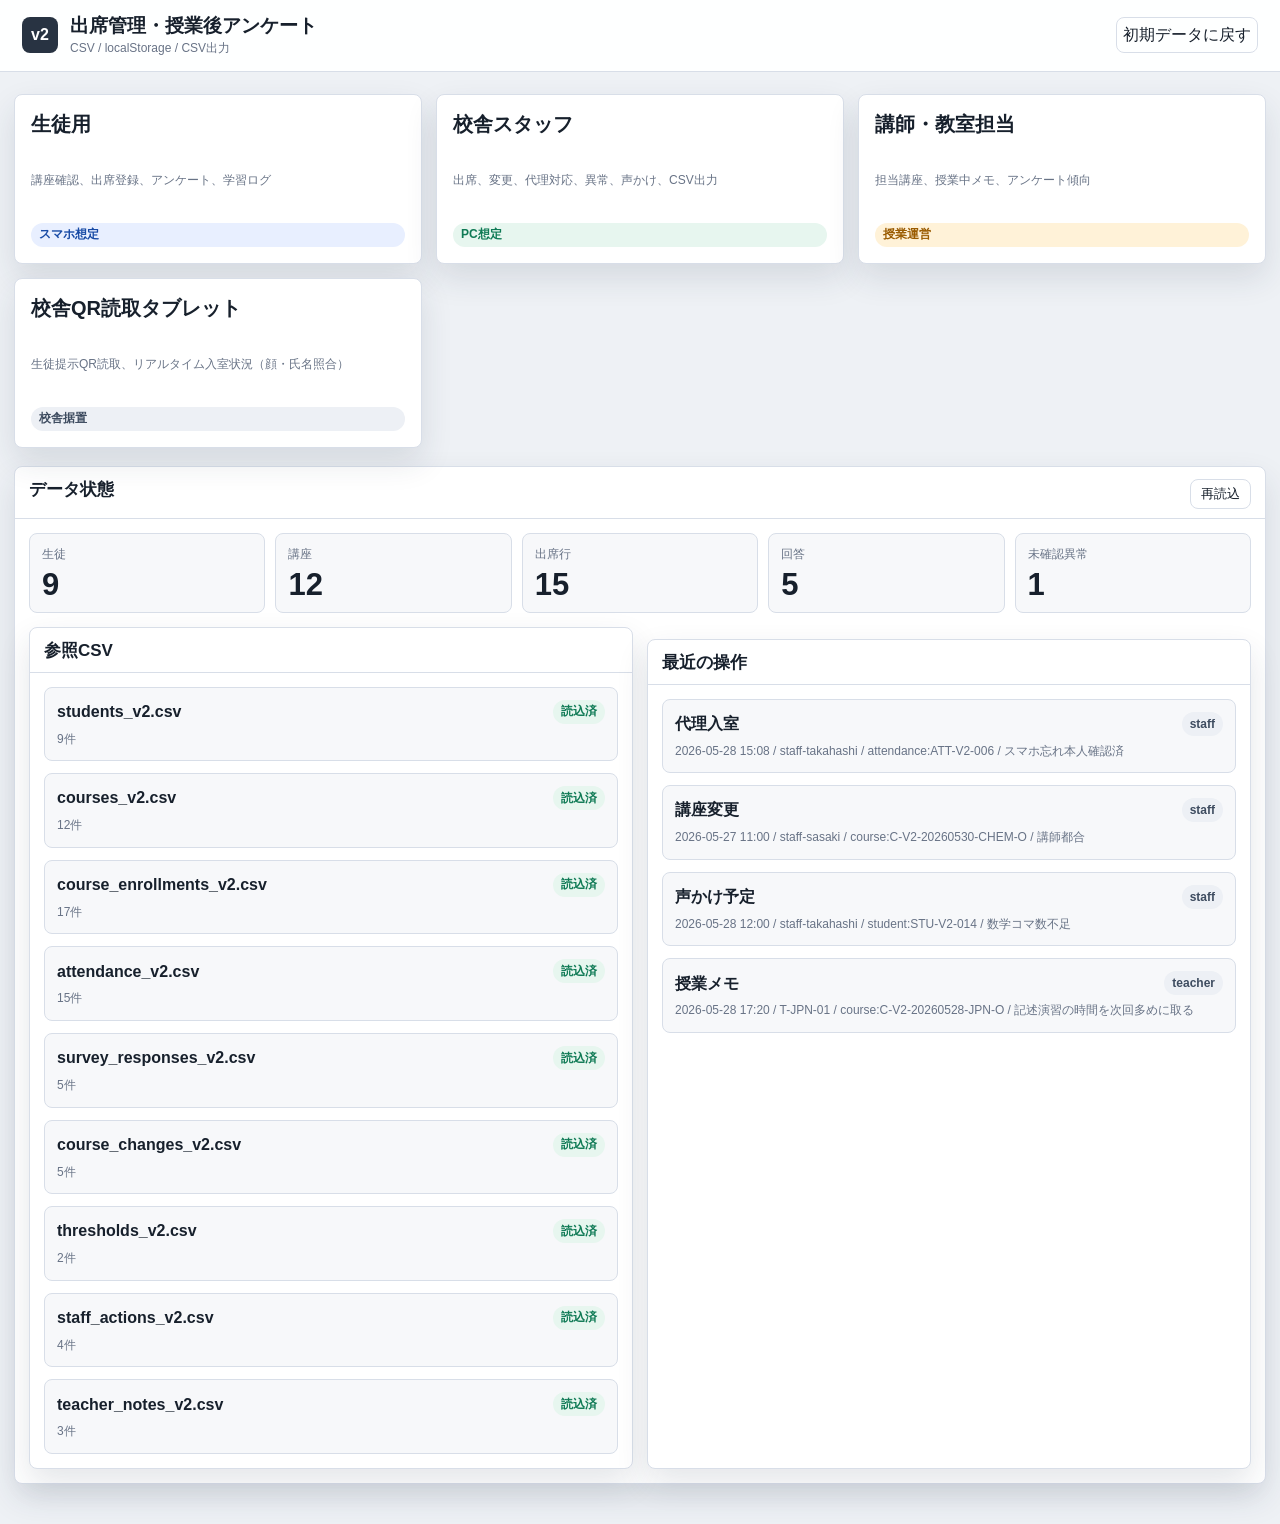
==== mock_app_v2/index.html @ 980cc5a4 "v2" ====
<!doctype html>
<html lang="ja">
<head>
  <meta charset="utf-8">
  <meta name="viewport" content="width=device-width, initial-scale=1">
  <title>v2 出席管理・授業後アンケート</title>
  <link rel="stylesheet" href="assets/screens_v2.css">
</head>
<body data-app="hub-v2">
  <div class="app-shell">
    <header class="topbar">
      <div class="brand">
        <div class="brand-mark">v2</div>
        <div>
          <h1>出席管理・授業後アンケート</h1>
          <p>CSV / localStorage / CSV出力</p>
        </div>
      </div>
      <div class="top-actions">
        <button class="ghost" type="button" data-reset-state>初期データに戻す</button>
      </div>
    </header>

    <main class="wrap">
      <section class="role-grid" aria-label="ロール選択">
        <a class="role-link" href="student_app_v2.html">
          <strong>生徒用</strong>
          <span class="meta">講座確認、出席登録、アンケート、学習ログ</span>
          <span class="chip blue">スマホ想定</span>
        </a>
        <a class="role-link" href="staff_app_v2.html">
          <strong>校舎スタッフ</strong>
          <span class="meta">出席、変更、代理対応、異常、声かけ、CSV出力</span>
          <span class="chip green">PC想定</span>
        </a>
        <a class="role-link" href="teacher_app_v2.html">
          <strong>講師・教室担当</strong>
          <span class="meta">担当講座、授業中メモ、アンケート傾向</span>
          <span class="chip amber">授業運営</span>
        </a>
        <a class="role-link" href="tablet_qr_app_v2.html">
          <strong>校舎QR読取タブレット</strong>
          <span class="meta">生徒提示QR読取、リアルタイム入室状況（顔・氏名照合）</span>
          <span class="chip">校舎据置</span>
        </a>
      </section>

      <section class="panel" style="margin-top:18px">
        <div class="panel-head">
          <h2>データ状態</h2>
          <div class="actions">
            <button class="small" type="button" id="hubRefresh">再読込</button>
          </div>
        </div>
        <div class="panel-body">
          <div class="metric-grid" id="hubRoleCounts"></div>
          <div class="grid-2" style="margin-top:14px">
            <div class="panel">
              <div class="panel-head"><h3>参照CSV</h3></div>
              <div class="panel-body"><div id="hubDataStatus" class="stack"></div></div>
            </div>
            <div class="panel">
              <div class="panel-head"><h3>最近の操作</h3></div>
              <div class="panel-body"><div id="hubOperationLog" class="stack"></div></div>
            </div>
          </div>
        </div>
      </section>
    </main>
  </div>
  <div class="toast" id="toast"></div>
  <script src="assets/app_v2.js"></script>
</body>
</html>
---- mock_app_v2/assets/screens_v2.css ----
:root {
  color-scheme: light;
  --bg: #eef1f5;
  --surface: #ffffff;
  --surface-soft: #f7f8fa;
  --line: #d8dee8;
  --text: #17202c;
  --muted: #687386;
  --blue: #2664d8;
  --blue-soft: #e8efff;
  --green: #0f7a55;
  --green-soft: #e7f6ef;
  --amber: #9a5b00;
  --amber-soft: #fff2d8;
  --red: #b3261e;
  --red-soft: #fde8e7;
  --ink: #283342;
  --shadow: 0 14px 32px rgba(35, 48, 72, 0.12);
}

* {
  box-sizing: border-box;
}

body {
  margin: 0;
  min-width: 320px;
  background: var(--bg);
  color: var(--text);
  font-family: -apple-system, BlinkMacSystemFont, "Hiragino Sans", "Yu Gothic", "Yu Gothic UI", sans-serif;
  letter-spacing: 0;
}

button,
input,
select,
textarea {
  font: inherit;
}

button {
  min-height: 36px;
  border: 1px solid var(--line);
  border-radius: 8px;
  background: var(--surface);
  color: var(--text);
  cursor: pointer;
}

.button-link {
  display: inline-flex;
  align-items: center;
  justify-content: center;
  min-height: 36px;
  padding: 0 12px;
  border: 1px solid var(--line);
  border-radius: 8px;
  background: var(--surface);
  color: var(--text);
  text-decoration: none;
}

.button-link:hover {
  border-color: #9cabbd;
}

button:hover {
  border-color: #9cabbd;
}

button:disabled {
  cursor: not-allowed;
  opacity: 0.48;
}

.primary {
  border-color: var(--blue);
  background: var(--blue);
  color: #fff;
}

.danger {
  border-color: var(--red);
  background: var(--red);
  color: #fff;
}

.ghost {
  background: transparent;
}

.small {
  min-height: 30px;
  padding: 4px 10px;
  font-size: 13px;
}

input,
select,
textarea {
  width: 100%;
  border: 1px solid var(--line);
  border-radius: 8px;
  background: #fff;
  color: var(--text);
  padding: 9px 10px;
}

textarea {
  min-height: 92px;
  resize: vertical;
}

label {
  display: grid;
  gap: 6px;
  color: var(--muted);
  font-size: 13px;
}

table {
  width: 100%;
  border-collapse: collapse;
  table-layout: fixed;
  font-size: 13px;
}

th,
td {
  border-bottom: 1px solid var(--line);
  padding: 10px 8px;
  text-align: left;
  vertical-align: top;
  overflow-wrap: anywhere;
}

th {
  color: #415069;
  font-weight: 700;
  background: #f2f5f9;
}

pre {
  margin: 0;
  white-space: pre-wrap;
  overflow-wrap: anywhere;
}

.app-shell {
  min-height: 100vh;
}

.topbar {
  position: sticky;
  top: 0;
  z-index: 10;
  display: flex;
  align-items: center;
  justify-content: space-between;
  gap: 16px;
  padding: 14px 22px;
  border-bottom: 1px solid var(--line);
  background: rgba(255, 255, 255, 0.94);
  backdrop-filter: blur(12px);
}

.topbar.compact {
  min-height: 58px;
  padding: 8px 16px;
}

.brand {
  display: flex;
  align-items: center;
  gap: 12px;
  min-width: 0;
}

.brand-mark {
  display: grid;
  width: 36px;
  height: 36px;
  place-items: center;
  border-radius: 8px;
  background: var(--ink);
  color: #fff;
  font-weight: 800;
}

.brand h1 {
  margin: 0;
  font-size: 19px;
  line-height: 1.25;
}

.brand p {
  margin: 2px 0 0;
  color: var(--muted);
  font-size: 12px;
}

.topbar.compact .brand {
  gap: 9px;
}

.topbar.compact .brand-mark {
  width: 28px;
  height: 28px;
  border-radius: 7px;
  font-size: 12px;
}

.topbar.compact .brand h1 {
  font-size: 16px;
}

.topbar.compact .brand p {
  font-size: 11px;
}

.nav-toggle-button {
  min-width: 42px;
  font-weight: 800;
}

.top-actions,
.actions,
.row,
.filters {
  display: flex;
  align-items: center;
  gap: 10px;
  flex-wrap: wrap;
}

.wrap {
  width: min(1360px, calc(100vw - 28px));
  margin: 0 auto;
  padding: 22px 0 40px;
}

.layout {
  display: grid;
  grid-template-columns: 160px minmax(0, 1fr);
  gap: 14px;
}

.layout.nav-hidden {
  grid-template-columns: minmax(0, 1fr);
}

.layout.nav-hidden .side-nav {
  display: none;
}

.side-nav {
  position: sticky;
  top: 78px;
  align-self: start;
  display: grid;
  gap: 8px;
}

.nav-item {
  position: relative;
}

.nav-menu {
  position: absolute;
  top: 0;
  left: calc(100% + 8px);
  z-index: 20;
  display: none;
  min-width: 180px;
  padding: 6px;
  border: 1px solid var(--line);
  border-radius: 8px;
  background: var(--surface);
  box-shadow: var(--shadow);
}

.nav-item:hover .nav-menu,
.nav-item:focus-within .nav-menu {
  display: grid;
  gap: 4px;
}

.nav-menu button {
  min-height: 34px;
  padding: 7px 9px;
  border: 0;
  border-radius: 6px;
  background: transparent;
  text-align: left;
}

.nav-menu button:hover {
  background: var(--surface-soft);
}

.tab-button {
  justify-content: flex-start;
  width: 100%;
  padding: 10px 12px;
  text-align: left;
}

.tab-button.active {
  border-color: var(--blue);
  background: var(--blue-soft);
  color: #174aa5;
  font-weight: 700;
}

.tab-panel {
  display: none;
}

.tab-panel.active {
  display: block;
}

.panel {
  border: 1px solid var(--line);
  border-radius: 8px;
  background: var(--surface);
  box-shadow: var(--shadow);
}

.panel + .panel,
.stack > * + * {
  margin-top: 12px;
}

.panel-head {
  display: flex;
  align-items: flex-start;
  justify-content: space-between;
  gap: 14px;
  padding: 12px 14px 9px;
  border-bottom: 1px solid var(--line);
}

.panel-head h2,
.panel-head h3,
.section-title {
  margin: 0;
  font-size: 17px;
  line-height: 1.35;
}

.panel-body {
  padding: 14px;
}

.grid-2 {
  display: grid;
  grid-template-columns: repeat(2, minmax(0, 1fr));
  gap: 14px;
}

.grid-3 {
  display: grid;
  grid-template-columns: repeat(3, minmax(0, 1fr));
  gap: 14px;
}

.grid-4 {
  display: grid;
  grid-template-columns: repeat(4, minmax(0, 1fr));
  gap: 12px;
}

.form-grid {
  display: grid;
  grid-template-columns: repeat(4, minmax(0, 1fr));
  gap: 12px;
}

.field-span-2 {
  grid-column: span 2;
}

.field-span-4 {
  grid-column: 1 / -1;
}

.metric-grid {
  display: grid;
  grid-template-columns: repeat(auto-fit, minmax(132px, 1fr));
  gap: 10px;
}

.metric {
  min-height: 78px;
  padding: 12px;
  border: 1px solid var(--line);
  border-radius: 8px;
  background: var(--surface-soft);
}

.metric span {
  display: block;
  color: var(--muted);
  font-size: 12px;
}

.metric strong {
  display: block;
  margin-top: 6px;
  font-size: clamp(22px, 4vw, 31px);
  line-height: 1;
}

.item {
  padding: 12px;
  border: 1px solid var(--line);
  border-radius: 8px;
  background: var(--surface-soft);
}

.item-title {
  display: flex;
  align-items: center;
  justify-content: space-between;
  gap: 10px;
  margin-bottom: 6px;
}

.item-title strong {
  line-height: 1.35;
}

.meta {
  margin: 0;
  color: var(--muted);
  font-size: 12px;
  line-height: 1.55;
}

.muted {
  color: var(--muted);
}

.chip {
  display: inline-flex;
  align-items: center;
  min-height: 24px;
  padding: 3px 8px;
  border-radius: 999px;
  background: #edf0f5;
  color: #3e4c60;
  font-size: 12px;
  font-weight: 700;
  white-space: nowrap;
}

.chip.blue {
  background: var(--blue-soft);
  color: #174aa5;
}

.chip.green {
  background: var(--green-soft);
  color: var(--green);
}

.chip.amber {
  background: var(--amber-soft);
  color: var(--amber);
}

.chip.red {
  background: var(--red-soft);
  color: var(--red);
}

.notice {
  padding: 10px 12px;
  border: 1px solid var(--line);
  border-radius: 8px;
  background: #f7f8fb;
  color: #334155;
  font-size: 13px;
  line-height: 1.55;
}

.notice.green {
  border-color: #b8e0ce;
  background: var(--green-soft);
  color: var(--green);
}

.notice.amber {
  border-color: #f0d297;
  background: var(--amber-soft);
  color: var(--amber);
}

.notice.red {
  border-color: #efb3af;
  background: var(--red-soft);
  color: var(--red);
}

.role-grid {
  display: grid;
  grid-template-columns: repeat(3, minmax(0, 1fr));
  gap: 14px;
}

.role-link {
  display: grid;
  min-height: 170px;
  align-content: space-between;
  gap: 16px;
  padding: 16px;
  border: 1px solid var(--line);
  border-radius: 8px;
  background: var(--surface);
  color: inherit;
  text-decoration: none;
  box-shadow: var(--shadow);
}

.role-link strong {
  font-size: 20px;
}

.phone-stage {
  display: grid;
  place-items: start center;
}

.phone {
  width: min(430px, 100%);
  min-height: 760px;
  border: 1px solid #263241;
  border-radius: 28px;
  background: #111827;
  padding: 12px;
  box-shadow: 0 24px 45px rgba(18, 25, 38, 0.22);
}

.phone-screen {
  min-height: 736px;
  overflow: hidden;
  border-radius: 20px;
  background: var(--bg);
}

.phone-head {
  padding: 16px;
  background: var(--surface);
  border-bottom: 1px solid var(--line);
}

.phone-head h1 {
  margin: 0;
  font-size: 20px;
}

.mobile-tabs {
  display: grid;
  grid-template-columns: repeat(3, minmax(0, 1fr));
  gap: 0;
  border-bottom: 1px solid var(--line);
  background: var(--surface);
}

.mobile-tabs .tab-button {
  min-height: 44px;
  border: 0;
  border-radius: 0;
  justify-content: center;
  padding: 8px 4px;
  text-align: center;
  font-size: 12px;
}

.course-card {
  display: grid;
  gap: 10px;
  padding: 12px;
  border: 1px solid var(--line);
  border-radius: 8px;
  background: var(--surface-soft);
}

.course-card.selected {
  border-color: var(--blue);
  background: var(--blue-soft);
}

.course-card-head {
  display: flex;
  align-items: flex-start;
  justify-content: space-between;
  gap: 10px;
}

.course-card-head strong {
  line-height: 1.35;
}

.status-row {
  display: flex;
  align-items: center;
  gap: 8px;
  flex-wrap: wrap;
}

.roster-grid {
  display: grid;
  grid-template-columns: repeat(auto-fill, minmax(248px, 1fr));
  gap: 12px;
}

.roster-card {
  display: grid;
  gap: 8px;
  padding: 12px;
  border: 1px solid var(--line);
  border-radius: 8px;
  background: var(--surface-soft);
}

.roster-head {
  display: flex;
  align-items: flex-start;
  justify-content: space-between;
  gap: 10px;
}

.roster-head strong {
  display: block;
  font-size: 16px;
  line-height: 1.3;
}

.roster-head .meta {
  display: block;
  margin-top: 2px;
}

.material-list {
  margin: 0;
  padding-left: 18px;
  color: var(--text);
  font-size: 13px;
  line-height: 1.7;
}

.setting-toggle {
  display: inline-flex;
  align-items: center;
  gap: 7px;
  width: auto;
  color: var(--text);
}

.setting-toggle input {
  width: auto;
}

.search-row {
  display: grid;
  grid-template-columns: minmax(0, 1fr) auto;
  gap: 10px;
  align-items: end;
}

.mobile-tabs .tab-button.active {
  box-shadow: inset 0 -3px 0 var(--blue);
}

.phone-body {
  padding: 14px;
}

.qr-box {
  display: grid;
  place-items: center;
  min-height: 180px;
  border: 1px dashed #9da9ba;
  border-radius: 8px;
  background: #fff;
}

.qr-mark {
  width: 116px;
  height: 116px;
  border: 9px solid #182434;
  background:
    linear-gradient(90deg, #182434 10px, transparent 10px 22px, #182434 22px 32px, transparent 32px 45px, #182434 45px 55px, transparent 55px),
    linear-gradient(#182434 10px, transparent 10px 22px, #182434 22px 32px, transparent 32px 45px, #182434 45px 55px, transparent 55px);
  background-size: 58px 58px;
}

.segmented,
.rating {
  display: flex;
  gap: 8px;
  flex-wrap: wrap;
}

.choice.selected {
  border-color: var(--blue);
  background: var(--blue-soft);
  color: #174aa5;
  font-weight: 700;
}

.bar {
  height: 10px;
  overflow: hidden;
  border-radius: 999px;
  background: #dfe5ef;
}

.bar > span {
  display: block;
  height: 100%;
  background: var(--blue);
}

.code-preview {
  min-height: 260px;
  max-height: 420px;
  overflow: auto;
  padding: 12px;
  border: 1px solid var(--line);
  border-radius: 8px;
  background: #101827;
  color: #e6edf7;
  font-size: 12px;
}

.compare-table td,
.compare-table th {
  padding: 8px;
}

.compare-table .changed-row td {
  background: var(--amber-soft);
  color: #6f4100;
  font-weight: 700;
}

.modal-actions {
  display: flex;
  justify-content: flex-end;
  gap: 10px;
  flex-wrap: wrap;
}

.modal .form-grid {
  grid-template-columns: repeat(2, minmax(0, 1fr));
}

.modal-backdrop {
  position: fixed;
  inset: 0;
  z-index: 100;
  display: none;
  align-items: center;
  justify-content: center;
  padding: 20px;
  background: rgba(16, 24, 39, 0.45);
}

.modal-backdrop.open {
  display: flex;
}

.modal {
  width: min(680px, 100%);
  max-height: calc(100vh - 40px);
  overflow: auto;
  border-radius: 8px;
  background: var(--surface);
  box-shadow: 0 30px 70px rgba(0, 0, 0, 0.24);
}

.modal-head {
  display: flex;
  align-items: center;
  justify-content: space-between;
  gap: 12px;
  padding: 14px 16px;
  border-bottom: 1px solid var(--line);
}

.modal-head h2 {
  margin: 0;
  font-size: 18px;
}

.modal-body {
  padding: 16px;
}

.toast {
  position: fixed;
  right: 18px;
  bottom: 18px;
  z-index: 120;
  display: none;
  width: min(390px, calc(100vw - 36px));
  padding: 12px 14px;
  border: 1px solid #b8d2ff;
  border-radius: 8px;
  background: #fff;
  color: #1d355e;
  box-shadow: var(--shadow);
}

.toast.show {
  display: block;
}

.is-hidden {
  display: none !important;
}

@media (max-width: 980px) {
  .layout,
  .grid-2,
  .grid-3,
  .role-grid {
    grid-template-columns: 1fr;
  }

  .side-nav {
    position: static;
    display: flex;
    overflow-x: auto;
    padding-bottom: 2px;
  }

  .side-nav .tab-button {
    width: max-content;
    white-space: nowrap;
  }

  .nav-item {
    display: inline-flex;
  }

  .nav-menu {
    top: calc(100% + 6px);
    left: 0;
  }

  .form-grid,
  .grid-4 {
    grid-template-columns: repeat(2, minmax(0, 1fr));
  }
}

@media (max-width: 640px) {
  .topbar {
    align-items: flex-start;
    flex-direction: column;
    padding: 12px 14px;
  }

  .wrap {
    width: min(100vw - 18px, 100%);
    padding-top: 12px;
  }

  .form-grid,
  .grid-4 {
    grid-template-columns: 1fr;
  }

  .field-span-2,
  .field-span-4 {
    grid-column: auto;
  }

  .panel-head {
    align-items: stretch;
    flex-direction: column;
  }

  .phone {
    min-height: auto;
    border-radius: 0;
    padding: 0;
  }

  .phone-screen {
    min-height: 100vh;
    border-radius: 0;
  }
}
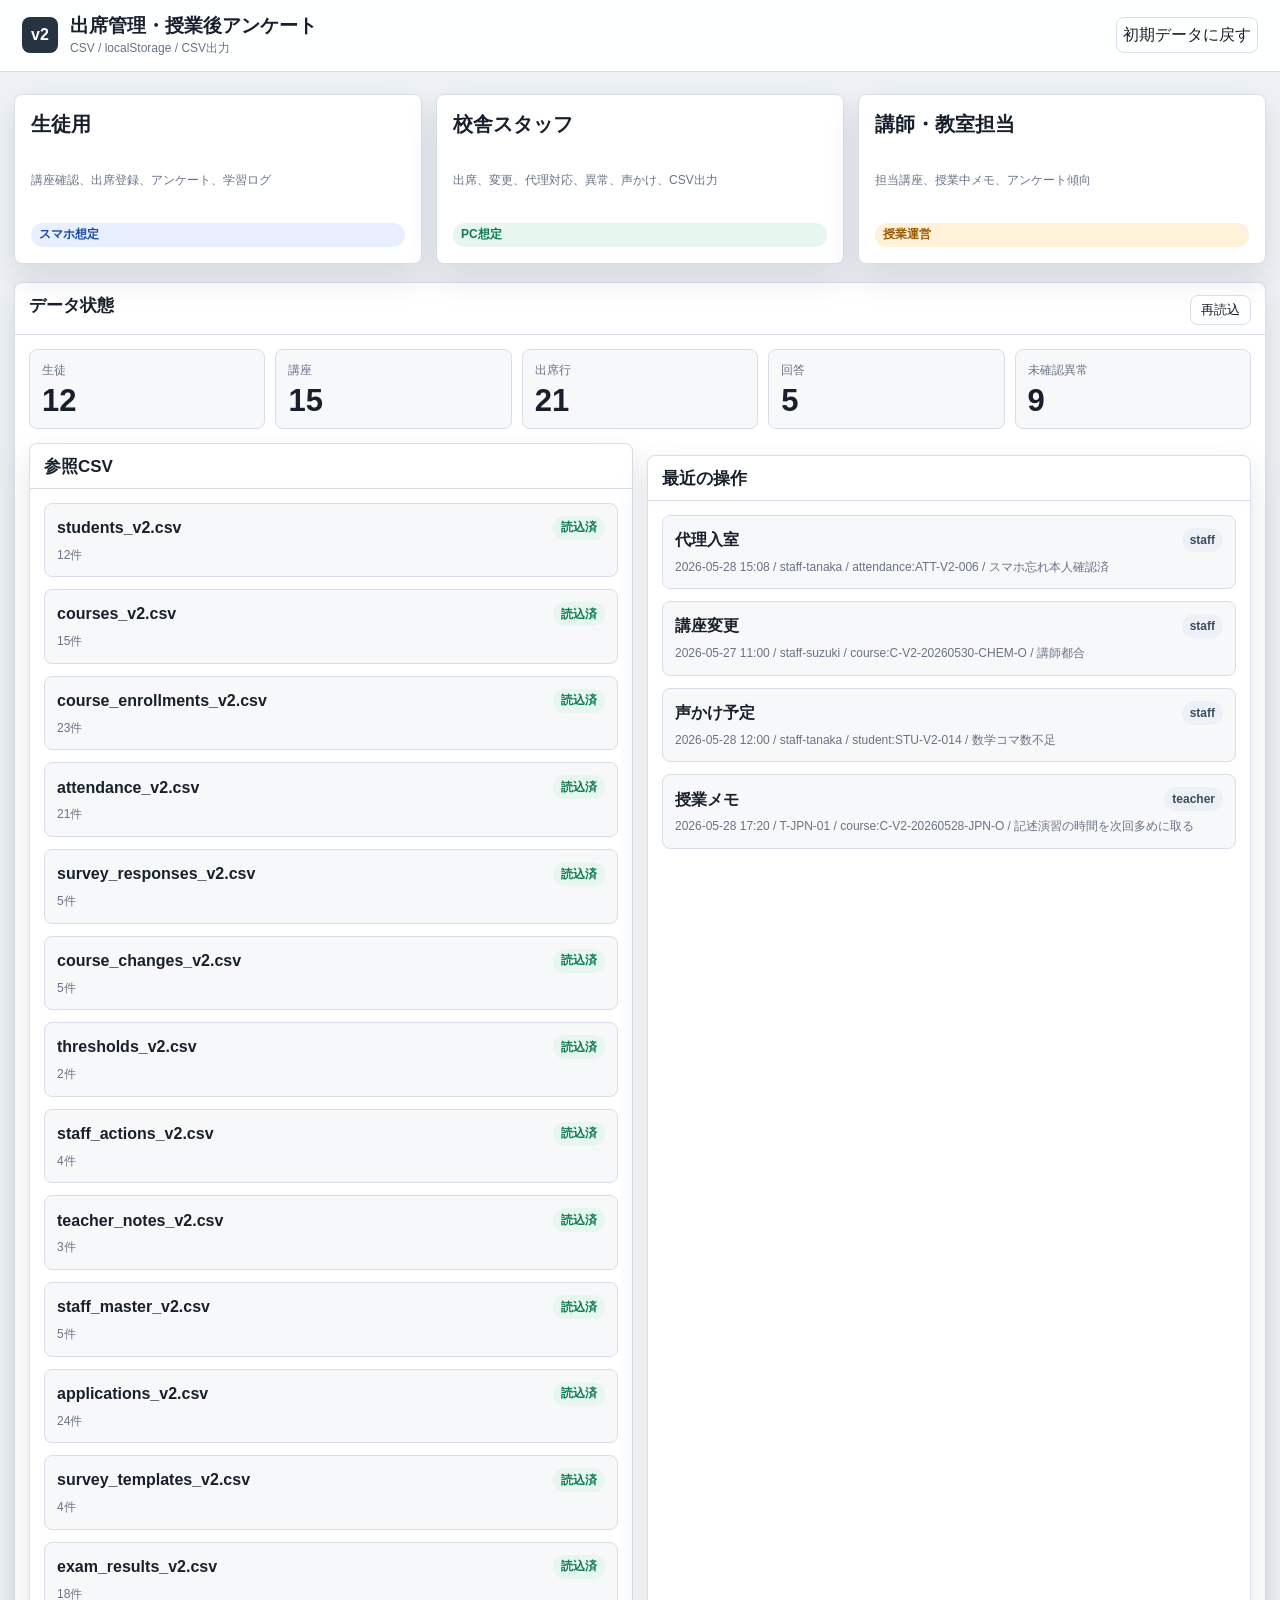
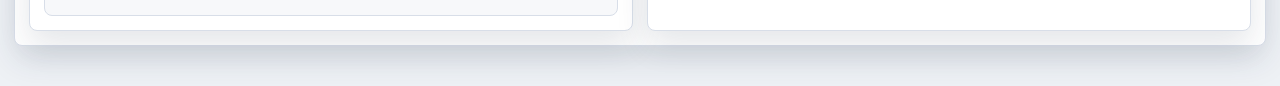
==== commit 58dbec17: "v16" ====
--- a/mock_app_v2/index.html
+++ b/mock_app_v2/index.html
@@ -38,11 +38,6 @@
           <span class="meta">担当講座、授業中メモ、アンケート傾向</span>
           <span class="chip amber">授業運営</span>
         </a>
-        <a class="role-link" href="tablet_qr_app_v2.html">
-          <strong>校舎QR読取タブレット</strong>
-          <span class="meta">生徒提示QR読取、リアルタイム入室状況（顔・氏名照合）</span>
-          <span class="chip">校舎据置</span>
-        </a>
       </section>
 
       <section class="panel" style="margin-top:18px">
--- a/mock_app_v2/assets/screens_v2.css
+++ b/mock_app_v2/assets/screens_v2.css
@@ -359,6 +359,10 @@
   gap: 14px;
 }
 
+.grid-2.single {
+  grid-template-columns: 1fr;
+}
+
 .grid-3 {
   display: grid;
   grid-template-columns: repeat(3, minmax(0, 1fr));
@@ -649,6 +653,63 @@
   color: var(--text);
   font-size: 13px;
   line-height: 1.7;
+}
+
+.wide-row {
+  display: grid;
+  grid-template-columns: minmax(170px, 1.1fr) minmax(0, 2fr) auto;
+  gap: 12px;
+  align-items: center;
+  padding: 10px 12px;
+  border: 1px solid var(--line);
+  border-radius: 8px;
+  background: var(--surface-soft);
+}
+
+.wide-main {
+  display: grid;
+  gap: 2px;
+  min-width: 0;
+}
+
+.wide-main strong {
+  line-height: 1.3;
+}
+
+.wide-actions {
+  display: flex;
+  gap: 8px;
+  flex-wrap: wrap;
+  justify-content: flex-end;
+}
+
+.table-scroll {
+  overflow-x: auto;
+}
+
+table.dense {
+  table-layout: auto;
+  font-size: 11px;
+}
+
+table.dense th,
+table.dense td {
+  padding: 4px 6px;
+  white-space: nowrap;
+}
+
+.nowrap {
+  white-space: nowrap;
+}
+
+@media (max-width: 720px) {
+  .wide-row {
+    grid-template-columns: 1fr;
+  }
+
+  .wide-actions {
+    justify-content: flex-start;
+  }
 }
 
 .setting-toggle {
@@ -819,6 +880,118 @@
   display: block;
 }
 
+.cal-nav {
+  display: flex;
+  align-items: center;
+  justify-content: space-between;
+  gap: 8px;
+  margin-bottom: 10px;
+}
+
+.cal-grid {
+  display: grid;
+  grid-template-columns: repeat(7, 1fr);
+  gap: 4px;
+}
+
+.cal-head {
+  padding: 4px 0;
+  text-align: center;
+  font-size: 11px;
+  color: var(--muted);
+}
+
+.cal-cell {
+  display: flex;
+  flex-direction: column;
+  gap: 2px;
+  min-height: 58px;
+  padding: 4px;
+  border: 1px solid var(--line);
+  border-radius: 6px;
+  background: var(--surface);
+  text-align: left;
+  overflow: hidden;
+}
+
+.cal-cell.empty {
+  border: 0;
+  background: transparent;
+}
+
+.cal-cell.has-course {
+  border-color: #bcd2f5;
+  background: var(--blue-soft);
+}
+
+.cal-cell.today .cal-date {
+  color: var(--blue);
+}
+
+.cal-cell.selected {
+  border-color: var(--blue);
+  box-shadow: 0 0 0 2px var(--blue-soft);
+}
+
+.cal-date {
+  font-size: 12px;
+  font-weight: 700;
+}
+
+.cal-course {
+  overflow: hidden;
+  font-size: 10px;
+  line-height: 1.2;
+  white-space: nowrap;
+  text-overflow: ellipsis;
+  color: #174aa5;
+}
+
+.cal-more {
+  font-size: 10px;
+  color: var(--muted);
+}
+
+.day-group + .day-group {
+  margin-top: 14px;
+}
+
+.day-head {
+  display: flex;
+  align-items: center;
+  gap: 8px;
+  padding: 6px 10px;
+  border-left: 3px solid var(--blue);
+  border-radius: 0 6px 6px 0;
+  background: var(--blue-soft);
+  color: #174aa5;
+  font-weight: 700;
+  font-size: 13px;
+}
+
+.item .actions {
+  margin-top: 8px;
+}
+
+.item-title .chip {
+  font-weight: 700;
+}
+
+.tab-badge {
+  display: inline-grid;
+  place-items: center;
+  min-width: 18px;
+  height: 18px;
+  margin-left: 5px;
+  padding: 0 5px;
+  border-radius: 999px;
+  background: var(--red);
+  color: #fff;
+  font-size: 11px;
+  font-weight: 700;
+  line-height: 1;
+}
+
 .is-hidden {
   display: none !important;
 }
